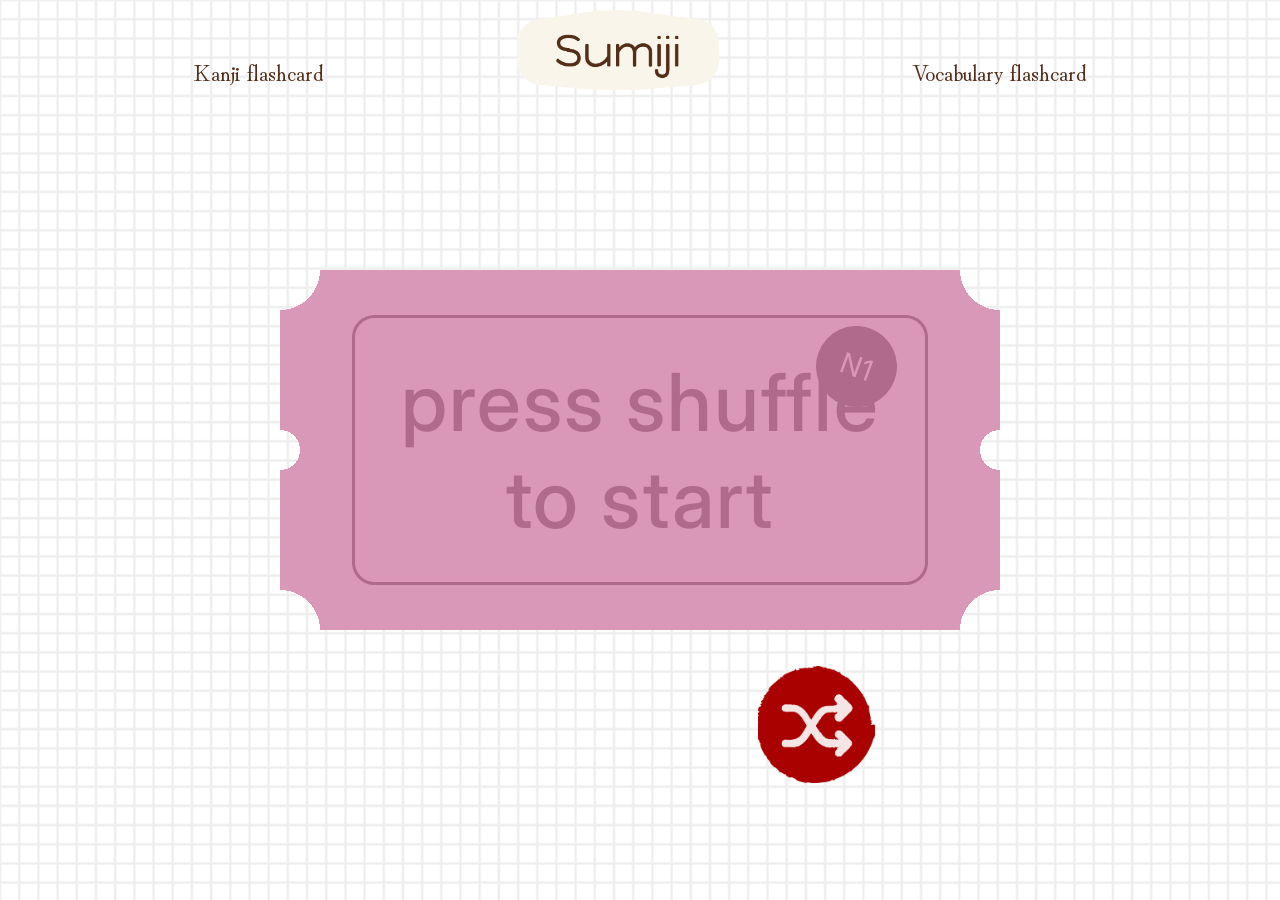
==== kanji-fc.html @ de27daf9 "Add files via upload" ====
<!DOCTYPE html>
<html lang="en">

<head>
    <meta charset="UTF-8">
    <meta name="viewport" content="width=device-width, initial-scale=1.0">
    <title>Sumiji</title>
    <link rel="icon" type="image/x-icon" href="sumiji-logo.png">
    <link rel="stylesheet" href="sumiji.css">
    <link
        href="https://fonts.googleapis.com/css2?family=Happy+Monkey&family=Hina+Mincho&family=Inter:ital,opsz,wght@0,14..32,100..900;1,14..32,100..900&display=swap"
        rel="stylesheet">
    <script src="sumiji.js" defer></script>
</head>

<body>

    <header>
        <a href="kanji-fc.html" class="app-type">Kanji flashcard</a>
        <img src="sumiji-logo.png" id="logo">
        <a href="vocab-fc.html" class="app-type">Vocabulary flashcard</a>


    </header>
    <div id="kanji-p" class="container">

        <div id="kanji-card" class="card">

            <div class="card-inner">

                <div id="kanjicard-f" class="card-front">

                    <div id="nstamp">
                        <p id="nlevel">N5</p>
                    </div>

                    <h1 id="Kanji" class="card-data" style="font-size: 5rem; font-weight: 500;">火</h1>

                </div>

                <div id="kanjicard-b" class="card-back">

                    <div id="back-top">
                        <p class="card-data"> JLPT</p>
                        <p id="nlevel-back" class="card-data">(N5):</p>
                        <p id="nstars" class="card-data">★☆☆☆☆</p>
                    </div>
                    <div id="back-mid">
                        <h4 id="english-meaning" class="card-data" style="font-size: 2rem;">Fire</h4>
                    </div>
                    <div id="back-butom">
                        <p class="card-data">★</p>
                        <p id="hiragana" class="card-data">ひ</p>
                        <p class="card-data">★</p>
                    </div>


                </div>

            </div>
        </div>

    </div>


    <button id="shuffle"></button>


</body>

</html>
---- sumiji.css ----
* {
    margin: 0;
    padding: 0;
    box-sizing: border-box;
}

body {

    height: 100vh;
    width: 100%;
    background-image: url(background-tile.png);
    background-size: 1.5%;
    background-repeat: repeat;
    overflow: hidden;
    display: flex;
    flex-direction: column;
    align-items: center;
    justify-content: center;
    margin: 0;
    padding: 0;


}

header {

    height: 100px;
    width: 100%;
    display: flex;
    flex-direction: row;
    align-items: flex-end;
    justify-content: space-evenly;
    background-image: url(header.png);
    background-size: 75%;
    background-repeat: repeat;
    position: fixed;
    top: 0px;
    z-index: 1000;
}

#logo {

    height: 80%;
    width: auto;
    align-self: center;
    justify-self: center;

}
.app-type {

    background: none;
    border: none;
    width: max-content;
    padding: 1%;
    font-family: "Hina Mincho";
    color: #532E18;
    font-size: 1.4rem;
    text-align: center;
   

}

a{cursor: pointer;
    position: relative;
z-index: 1000;
text-decoration: none;}

.app-type:hover {
    text-decoration: underline;
}

.container {
    height: 100%;
    width: 100%;
    display: flex;
    flex-direction: column;
    align-items: center;
    justify-content: center;
}


#shuffle {
    position: absolute;
    background-color: transparent;
    background-image: url(shuffle.png);
    background-size: cover;
    background-position: center;
    border: none;
    height: 13vh;
    width: 13vh;
    bottom: 13vh;
    right: 45vh;
    cursor: pointer;
}
#kanji-p{perspective: 1000px}
.card {

    display: flex;
    flex-direction: row;
    align-items: center;
    justify-content: center;
    height: 40vh;
    width: 80vh;
    background-color: #D998B8;
    cursor: pointer;

    -webkit-mask:
        radial-gradient(circle at left center, transparent 20px, white 16px),
        radial-gradient(circle at right center, transparent 20px, white 16px),
        radial-gradient(circle at left top, transparent 40px, white 16px),
        radial-gradient(circle at right top, transparent 40px, white 16px),
        radial-gradient(circle at left bottom, transparent 40px, white 16px),
        radial-gradient(circle at right bottom, transparent 40px, white 16px);
    -webkit-mask-composite: source-in;
    mask-composite: intersect;

        transition: transform 0.6s cubic-bezier(0.4, 0, 0.2, 1);
    transform-style: preserve-3d;

}

.card-inner {

position: relative;
    width: 100%;
    height: 100%;
    display: flex;
    align-items: center;
    justify-content: center;
    transition: transform 0.6s cubic-bezier(0.4, 0, 0.2, 1);
    transform-style: preserve-3d;

}

.card.is-flipped {
    transform: rotateY(360deg);
}
.card-inner.is-flipped{
transform:rotateY(180deg);

}

.card-front,
.card-back {

    position: absolute;
    height: 75%;
    width: 80%;
    border: 3px #AF6B8C solid;
    background-color: #D998B8;
    border-radius: 2.5vh;
    display: flex;
    flex-direction: column;
    align-items: center;
    justify-content: space-evenly;
    -webkit-backface-visibility: hidden;
    backface-visibility: hidden;

    box-sizing: border-box;
}

.card-back {
    transform: rotateY(180deg);
}
#back-butom,#back-top{

    display: flex;
    flex-direction: row;
    align-items: center;
    justify-content: space-around;

}

#back-mid{
   width: 100%;
    border-right: none;
    border-left: none;
    border-top: 3px dashed #AF6B8C ;
    border-bottom: 3px dashed #AF6B8C ;
    display: flex;
    align-items: center;
    justify-content: center;
    padding: 5%;

}

.card-data {

    font-family: "Inter";
    color: #AF6B8C;
    font-size: 1.3rem;
    letter-spacing: 2px;
    text-align: center;
}


#nstamp{

    background-color: #AF6B8C;
    border-radius: 100%;
    position: absolute;
    height: 9vh;
    width: 9vh;
    top: 3%;
    right: 5%;
    display: flex;
    align-items: center;
    justify-content: center;
     font-size: 1.8rem;
    font-family:"Inter" ;
    color: #D998B8;
    transform: rotate(20deg);

}

#eng-kan,#eng-hir{

    display: flex;
    flex-direction: column;
    align-items: left;
    justify-content: center;
    padding: 7%;
    height: 100%;


}

#eng-kan{

    border-right: 3px dashed #AF6B8C ;
    border-left: none;
    border-top: none;
    border-bottom: none ;


}


#content {

    display: flex;
    flex-direction: column;
    align-items: center;
    justify-content: center;
    margin: 50px;
    padding: 20px;
    z-index: 10;
    gap: 25px;
    color: #532E18;
    font-family: "Happy Monkey";
}

h2{

    margin: -7px;
    font-family: Copperplate,fantasy;
    font-size: 1.7rem;
    font-family: "Happy Monkey";
}

.title {

    font-size: 7rem;
    margin: 10px;
    margin-top: 0px;
    font-family: Sour Gummy;
    font-weight: 400;
    font-style: italic;
        font-family: "Happy Monkey";

}
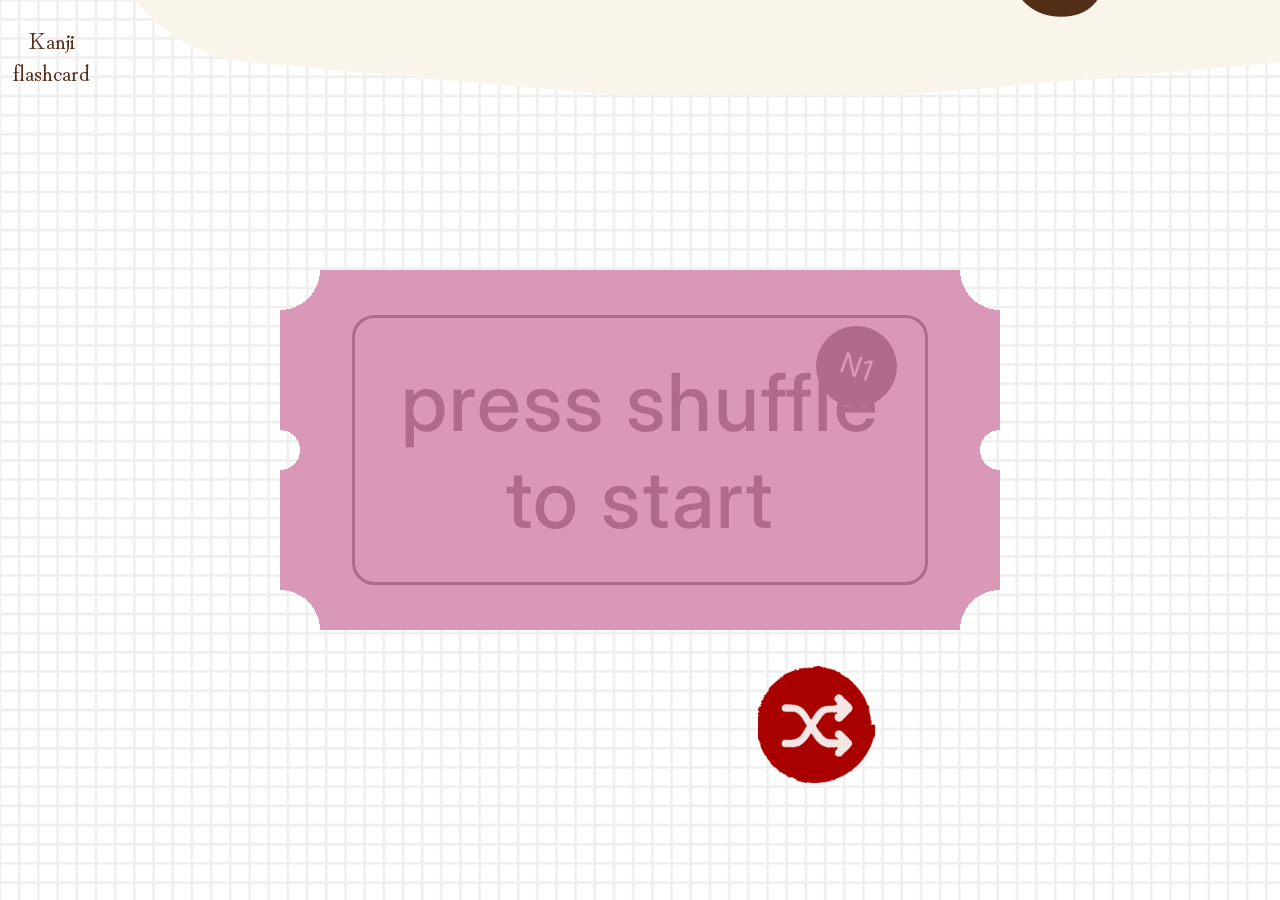
==== commit 0ed4303c: "Fix HTML structure and formatting in kanji-fc.html" ====
--- a/kanji-fc.html
+++ b/kanji-fc.html
@@ -17,7 +17,7 @@
 
     <header>
         <a href="kanji-fc.html" class="app-type">Kanji flashcard</a>
-        <img src="sumiji-logo.png" id="logo">
+               <a href="index.html"> <img src="sumiji-logo.png" id="logo"> </a>
         <a href="vocab-fc.html" class="app-type">Vocabulary flashcard</a>
 
 
@@ -68,4 +68,4 @@
 
 </body>
 
-</html>+</html>
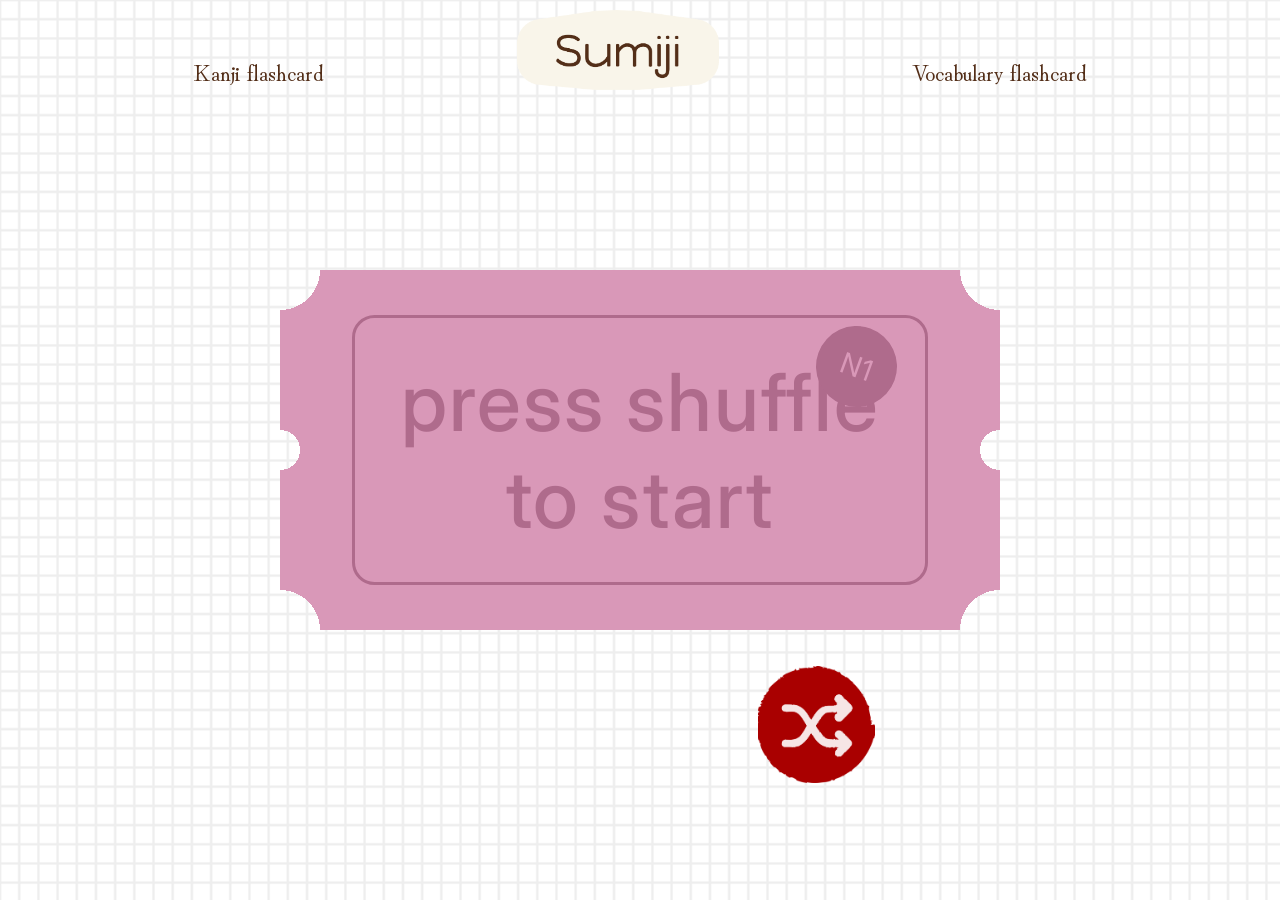
==== commit 369f36a7: "Update kanji-fc.html" ====
--- a/kanji-fc.html
+++ b/kanji-fc.html
@@ -17,7 +17,7 @@
 
     <header>
         <a href="kanji-fc.html" class="app-type">Kanji flashcard</a>
-               <a href="index.html"> <img src="sumiji-logo.png" id="logo"> </a>
+             <img src="sumiji-logo.png" id="logo">
         <a href="vocab-fc.html" class="app-type">Vocabulary flashcard</a>
 
 
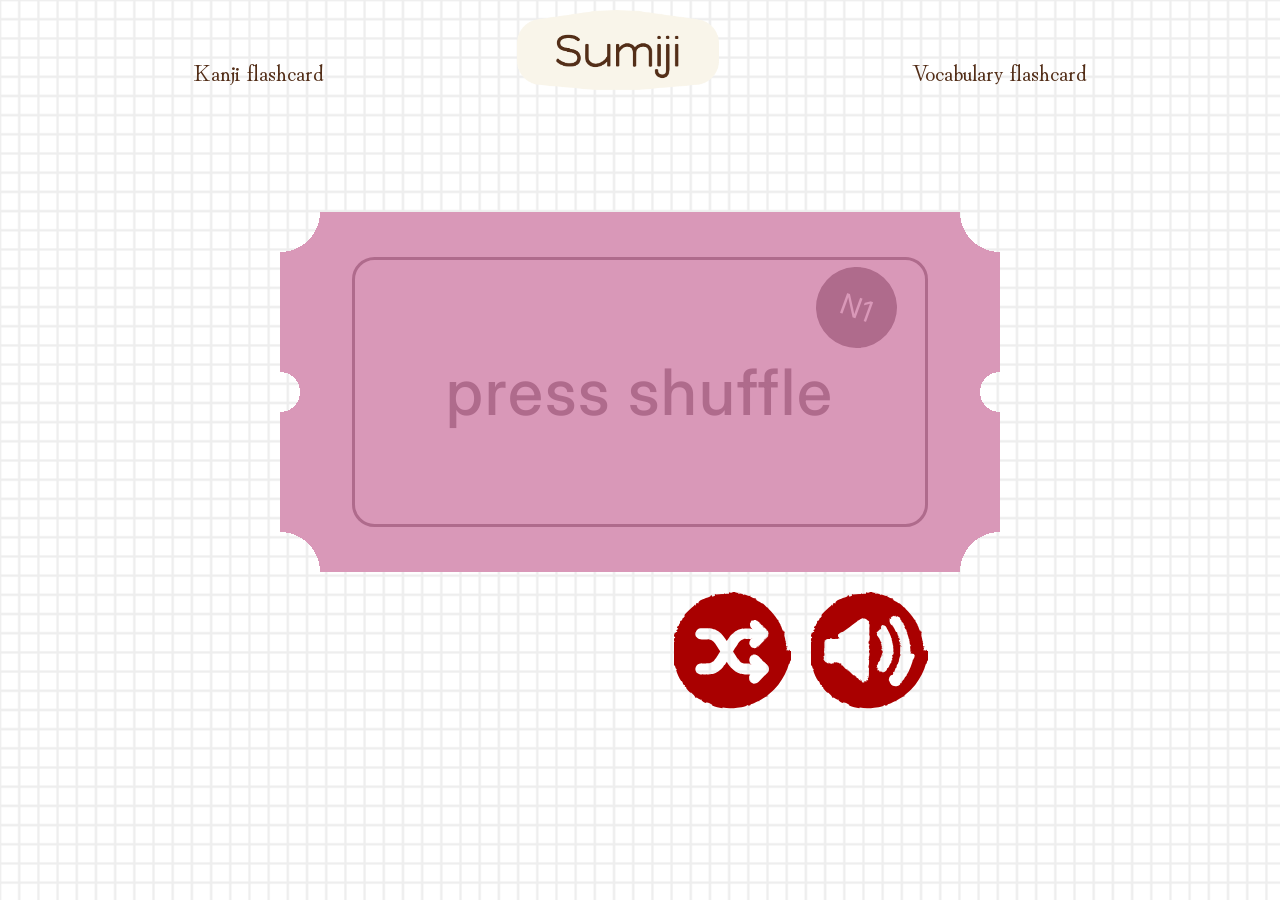
==== commit 1ef391b4: "Add files via upload" ====
--- a/kanji-fc.html
+++ b/kanji-fc.html
@@ -10,6 +10,7 @@
     <link
         href="https://fonts.googleapis.com/css2?family=Happy+Monkey&family=Hina+Mincho&family=Inter:ital,opsz,wght@0,14..32,100..900;1,14..32,100..900&display=swap"
         rel="stylesheet">
+    <script src="https://js.puter.com/v2/"></script>
     <script src="sumiji.js" defer></script>
 </head>
 
@@ -17,7 +18,7 @@
 
     <header>
         <a href="kanji-fc.html" class="app-type">Kanji flashcard</a>
-             <img src="sumiji-logo.png" id="logo">
+        <img src="sumiji-logo.png" id="logo">
         <a href="vocab-fc.html" class="app-type">Vocabulary flashcard</a>
 
 
@@ -34,7 +35,7 @@
                         <p id="nlevel">N5</p>
                     </div>
 
-                    <h1 id="Kanji" class="card-data" style="font-size: 5rem; font-weight: 500;">火</h1>
+                    <h1 id="Kanji" class="card-data" >火</h1>
 
                 </div>
 
@@ -46,7 +47,7 @@
                         <p id="nstars" class="card-data">★☆☆☆☆</p>
                     </div>
                     <div id="back-mid">
-                        <h4 id="english-meaning" class="card-data" style="font-size: 2rem;">Fire</h4>
+                        <h4 id="english-meaning" class="card-data" >Fire</h4>
                     </div>
                     <div id="back-butom">
                         <p class="card-data">★</p>
@@ -60,12 +61,15 @@
             </div>
         </div>
 
+        <div id="buttons">
+            <button id="shuffle"></button>
+            <button id="speaker"></button>
+        </div>
+
     </div>
 
-
-    <button id="shuffle"></button>
 
 
 </body>
 
-</html>
+</html>
--- a/sumiji.css
+++ b/sumiji.css
@@ -33,8 +33,10 @@
     background-image: url(header.png);
     background-size: 75%;
     background-repeat: repeat;
+    background-position: center;
     position: fixed;
     top: 0px;
+    left: 0px;
     z-index: 1000;
 }
 
@@ -46,6 +48,7 @@
     justify-self: center;
 
 }
+
 .app-type {
 
     background: none;
@@ -56,14 +59,16 @@
     color: #532E18;
     font-size: 1.4rem;
     text-align: center;
-   
-
-}
-
-a{cursor: pointer;
+
+
+}
+
+a {
+    cursor: pointer;
     position: relative;
-z-index: 1000;
-text-decoration: none;}
+    z-index: 1000;
+    text-decoration: none;
+}
 
 .app-type:hover {
     text-decoration: underline;
@@ -76,23 +81,48 @@
     flex-direction: column;
     align-items: center;
     justify-content: center;
-}
-
+    gap: 20px;
+    padding-top: 20px;
+}
+
+#buttons {
+
+    display: flex;
+    flex-direction: row;
+    width: 45%;
+    height: max-content;
+    align-items: center;
+    justify-content: end;
+    gap: 20px;
+
+}
 
 #shuffle {
-    position: absolute;
     background-color: transparent;
-    background-image: url(shuffle.png);
+    background-image: url(shuffle.svg);
     background-size: cover;
     background-position: center;
     border: none;
     height: 13vh;
     width: 13vh;
-    bottom: 13vh;
-    right: 45vh;
     cursor: pointer;
 }
-#kanji-p{perspective: 1000px}
+
+#speaker {
+    background-color: transparent;
+    background-image: url(speaker.svg);
+    background-size: cover;
+    background-position: center;
+    border: none;
+    height: 13vh;
+    width: 13vh;
+    cursor: pointer;
+}
+
+#kanji-p {
+    perspective: 1000px
+}
+
 .card {
 
     display: flex;
@@ -105,23 +135,23 @@
     cursor: pointer;
 
     -webkit-mask:
-        radial-gradient(circle at left center, transparent 20px, white 16px),
-        radial-gradient(circle at right center, transparent 20px, white 16px),
-        radial-gradient(circle at left top, transparent 40px, white 16px),
-        radial-gradient(circle at right top, transparent 40px, white 16px),
-        radial-gradient(circle at left bottom, transparent 40px, white 16px),
-        radial-gradient(circle at right bottom, transparent 40px, white 16px);
+        radial-gradient(circle at left center, transparent 20px, white 20px),
+        radial-gradient(circle at right center, transparent 20px, white 20px),
+        radial-gradient(circle at left top, transparent 40px, white 40px),
+        radial-gradient(circle at right top, transparent 40px, white 40px),
+        radial-gradient(circle at left bottom, transparent 40px, white 40px),
+        radial-gradient(circle at right bottom, transparent 40px, white 40px);
     -webkit-mask-composite: source-in;
     mask-composite: intersect;
 
-        transition: transform 0.6s cubic-bezier(0.4, 0, 0.2, 1);
+    transition: transform 0.6s cubic-bezier(0.4, 0, 0.2, 1);
     transform-style: preserve-3d;
 
 }
 
 .card-inner {
 
-position: relative;
+    position: relative;
     width: 100%;
     height: 100%;
     display: flex;
@@ -135,8 +165,9 @@
 .card.is-flipped {
     transform: rotateY(360deg);
 }
-.card-inner.is-flipped{
-transform:rotateY(180deg);
+
+.card-inner.is-flipped {
+    transform: rotateY(180deg);
 
 }
 
@@ -162,7 +193,9 @@
 .card-back {
     transform: rotateY(180deg);
 }
-#back-butom,#back-top{
+
+#back-butom,
+#back-top {
 
     display: flex;
     flex-direction: row;
@@ -171,17 +204,21 @@
 
 }
 
-#back-mid{
-   width: 100%;
+#back-mid {
+    width: 100%;
     border-right: none;
     border-left: none;
-    border-top: 3px dashed #AF6B8C ;
-    border-bottom: 3px dashed #AF6B8C ;
+    border-top: 3px dashed #AF6B8C;
+    border-bottom: 3px dashed #AF6B8C;
     display: flex;
     align-items: center;
     justify-content: center;
     padding: 5%;
 
+}
+
+#Kanji{
+    font-size: 4rem; font-weight: 500;
 }
 
 .card-data {
@@ -193,8 +230,12 @@
     text-align: center;
 }
 
-
-#nstamp{
+#english-meaning{
+    font-size: 2rem;
+}
+
+
+#nstamp {
 
     background-color: #AF6B8C;
     border-radius: 100%;
@@ -206,14 +247,15 @@
     display: flex;
     align-items: center;
     justify-content: center;
-     font-size: 1.8rem;
-    font-family:"Inter" ;
+    font-size: 1.8rem;
+    font-family: "Inter";
     color: #D998B8;
     transform: rotate(20deg);
 
 }
 
-#eng-kan,#eng-hir{
+#eng-kan,
+#eng-hir {
 
     display: flex;
     flex-direction: column;
@@ -225,12 +267,12 @@
 
 }
 
-#eng-kan{
-
-    border-right: 3px dashed #AF6B8C ;
+#eng-kan {
+
+    border-right: 3px dashed #AF6B8C;
     border-left: none;
     border-top: none;
-    border-bottom: none ;
+    border-bottom: none;
 
 
 }
@@ -250,10 +292,10 @@
     font-family: "Happy Monkey";
 }
 
-h2{
+h2 {
 
     margin: -7px;
-    font-family: Copperplate,fantasy;
+    font-family: Copperplate, fantasy;
     font-size: 1.7rem;
     font-family: "Happy Monkey";
 }
@@ -266,6 +308,93 @@
     font-family: Sour Gummy;
     font-weight: 400;
     font-style: italic;
-        font-family: "Happy Monkey";
-
-}
+    font-family: "Happy Monkey";
+
+}
+
+@media screen and (max-width: 767px) {
+
+    #logo {
+
+        height: 55%;
+
+    }
+
+    header {
+        width: 100%;
+    }
+
+    .app-type {
+
+        text-wrap: wrap;
+        
+
+
+    }
+
+    .container{
+
+        padding-top: 0px;
+
+    }
+
+    .card {
+
+        height: 25vh;
+        width: 45vh;
+
+
+        -webkit-mask:
+            radial-gradient(circle at left center, transparent 15px, white 15px),
+            radial-gradient(circle at right center, transparent 15px, white 15px),
+            radial-gradient(circle at left top, transparent 30px, white 30px),
+            radial-gradient(circle at right top, transparent 30px, white 30px),
+            radial-gradient(circle at left bottom, transparent 30px, white 30px),
+            radial-gradient(circle at right bottom, transparent 30px, white 30px);
+        -webkit-mask-composite: source-in;
+        mask-composite: intersect;
+
+    }
+
+    #Kanji{
+
+        font-size: 2rem;
+        font-weight: 700 ;
+
+    }
+
+    #nstamp{
+
+        height: 4.5vh;
+        width: 4.5vh;
+         font-size: 1rem;
+
+    }
+
+    .card-data{
+
+         font-size: 1rem;
+    }
+
+    #english-meaning{
+
+        font-size: 1.2rem;
+    }
+
+    #shuffle,#speaker{
+
+        height: 6.5vh;
+        width: 6.5vh;
+
+    }
+
+    #buttons{
+
+        justify-content: center;
+
+    }
+
+
+
+
+}
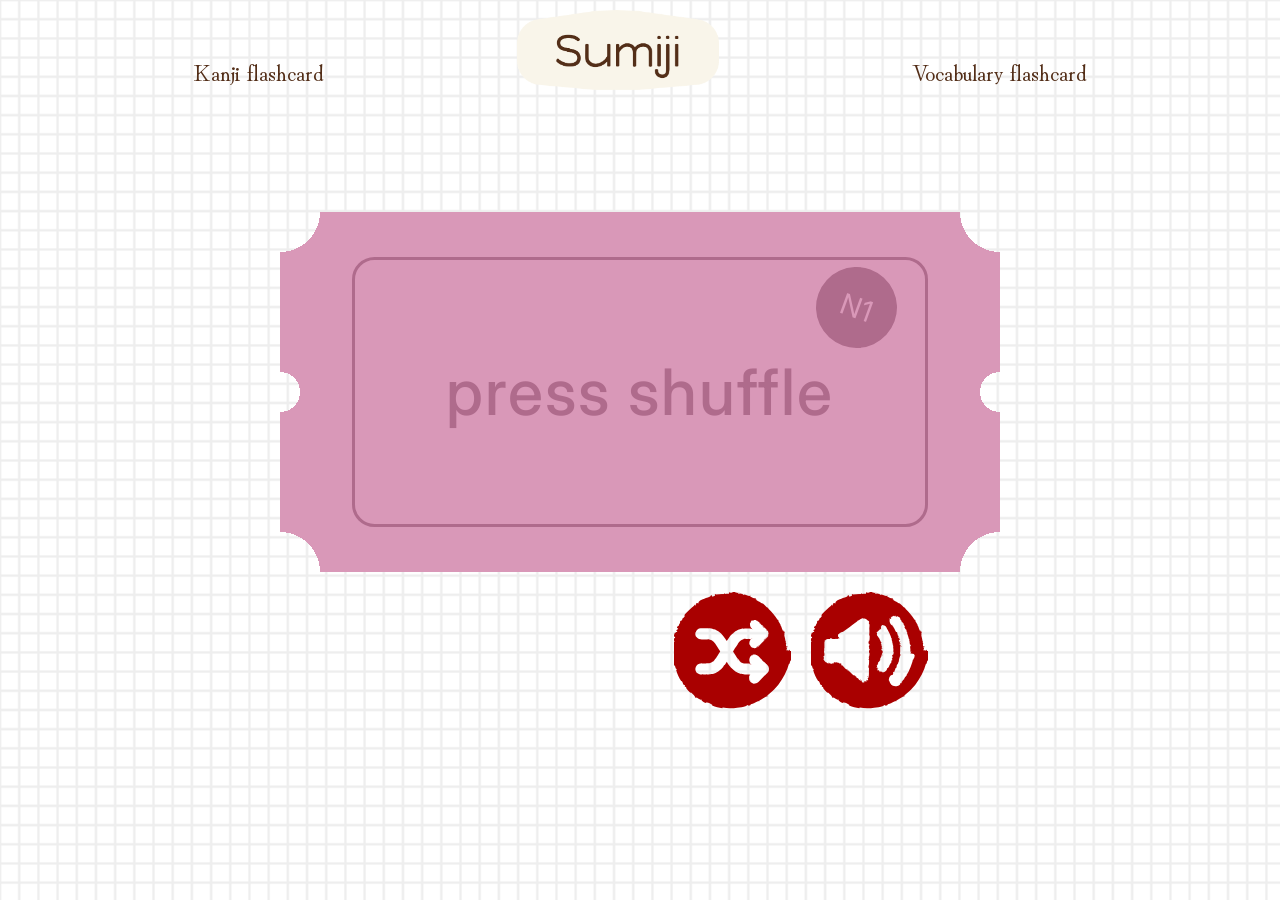
==== commit 14cd097b: "Add Open Graph meta tags to kanji-fc.html Added Open Graph meta tags for improved sharing." ====
--- a/kanji-fc.html
+++ b/kanji-fc.html
@@ -12,6 +12,14 @@
         rel="stylesheet">
     <script src="https://js.puter.com/v2/"></script>
     <script src="sumiji.js" defer></script>
+
+         <meta property="og:title" content="Sumiji" />
+  <meta property="og:description" content="Your #1 web app to practice kanji and japanese vocabulary!" />
+  <meta property="og:image" content="https://github.com/urwinnieverse/Hueareyou/sumiji-logo.png" />
+  <meta property="og:url" content="https://urwinnieverse.github.io/sumiji/" />
+  <meta property="og:type" content="website" />
+    
+    
 </head>
 
 <body>
@@ -72,4 +80,4 @@
 
 </body>
 
-</html>+</html>
--- a/sumiji.css
+++ b/sumiji.css
@@ -277,6 +277,13 @@
 
 }
 
+#eng-kan #Kanji{
+
+   font-size: 1.3rem;
+   font-weight: 700;
+
+}
+
 
 #content {
 
@@ -363,6 +370,11 @@
 
     }
 
+    #eng-kan #Kanji{
+
+        font-size:1rem;
+    }
+
     #nstamp{
 
         height: 4.5vh;
@@ -397,4 +409,4 @@
 
 
 
-}+}
